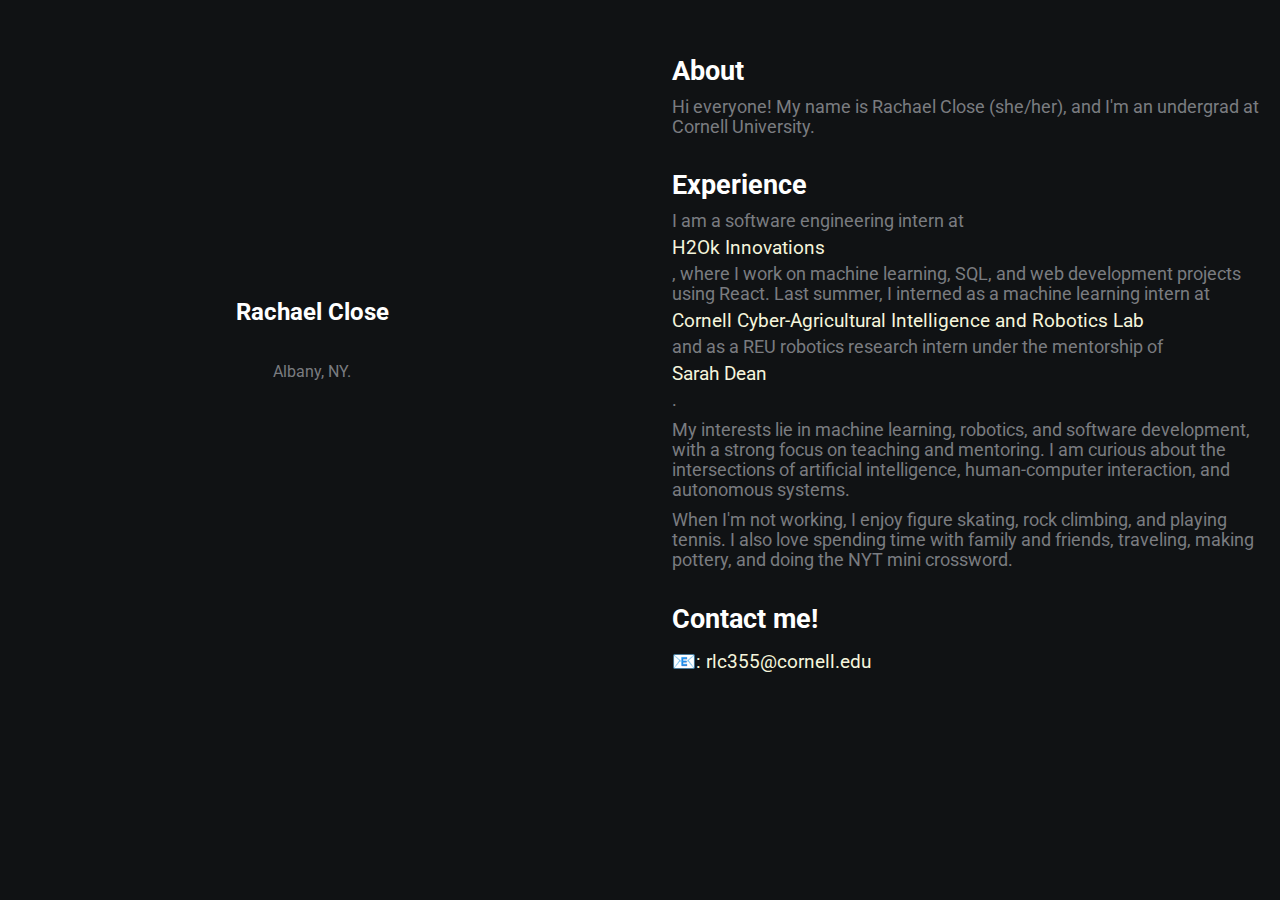
==== index.html @ c116d130 "new website" ====
<!DOCTYPE html>
<html lang="en">

<head>
  <meta charset="UTF-8">
  <meta name="viewport" content="width=device-width, initial-scale=1.0">
  <meta http-equiv="X-UA-Compatible" content="ie=edge">
  <link rel="stylesheet" href="https://use.fontawesome.com/releases/v5.4.1/css/all.css"
    integrity="sha384-5sAR7xN1Nv6T6+dT2mhtzEpVJvfS3NScPQTrOxhwjIuvcA67KV2R5Jz6kr4abQsz" crossorigin="anonymous">
  <link rel="stylesheet" href="style.css">
  <style>
    a {
      color: #F5F5DC;
      /* Beige color for the link */
      text-decoration: none;
    }

    a:hover {
      color: #D2B48C;
      /* A slightly darker beige for the hover effect */
    }
  </style>
  <title>Rachael Close</title>
</head>

<body>
  <div class="grid-2">
    <div class="section-1">
      <i class="fas fa-coffee fa-5x white"></i>
      <h2>Rachael Close</h2>
      <p>Albany, NY.</p>
      <div class="social-icons">
        <a href="https://linkedin.com/in/rachael-close"><i class="fab fa-linkedin"></i></a>
        <a href="https://github.com/rachaelclose"><i class="fab fa-github"></i></a>
      </div>
    </div>
    <div class="section-2">
      <h2>About</h2>
      <p>Hi everyone! My name is Rachael Close (she/her), and I'm an undergrad at Cornell University.</p>
      <h2>Experience</h2>
      <p>I am a software engineering intern at&nbsp;<a href="https://www.h2okinnovations.com/" target="_blank">H2Ok
          Innovations</a>, where I work on machine learning, SQL, and web
        development projects using React. Last summer, I interned as a machine learning intern at&nbsp;<a
          href="https://cair.cals.cornell.edu/" target="_blank">Cornell Cyber-Agricultural Intelligence and Robotics
          Lab</a> and
        as a REU robotics research intern under the mentorship of&nbsp;<a href="https://sdean.website/"
          target="_blank">Sarah Dean</a>.</p>
      <p>My interests lie in machine
        learning, robotics, and software development, with a strong focus on teaching and mentoring. I am curious about
        the intersections of artificial intelligence, human-computer interaction, and autonomous systems.</p>
      <p>When I'm not working, I enjoy figure skating, rock climbing, and playing tennis. I
        also love spending time with family and friends, traveling, making pottery, and doing the NYT mini crossword.
      </p>
      <h2>Contact me!</h2>
      <p><a href="mailto:rlc355@cornell.edu">📧: rlc355@cornell.edu</a></p>
    </div>
  </div>
</body>

</html>
---- style.css ----
/* global */
@import url('https://fonts.googleapis.com/css?family=Roboto');

.grid-2 {
    display: grid;
    grid-template-columns: repeat(2, 1fr);
    gap: 2rem;
}

body {
    margin: 0;
    padding: 0;
    font-family: 'Roboto', sans-serif;
    background-color: #101214;
    color: #7A7C80;
}

h2,
.white {
    color: #fff;
}

a {
    color: #7A7C80;
    text-decoration: none;
}

a:hover {
    color: #fff;
}

/* section 1 */
.section-1 {
    display: flex;
    flex-direction: column;
    align-items: center;
    justify-content: center;
    text-align: center;
    padding: 5rem 1rem;
}

.section-1 .social-icons {
    margin-top: 1rem;
}

.section-1 .social-icons a {
    font-size: 1.5rem;
    margin: 0 0.5rem;
}

/* section 2 */
.section-2 {
    padding: 2rem 1rem;
}

.section-2 h2 {
    font-size: 1.7rem;
    margin-bottom: 10px;
}

.section-2 p {
    font-size: 1.1rem;
    padding-bottom: 10px;
    margin: 0;
}

.section-2 a {
    display: block;
    padding: 5px 0;
    font-size: 1.2rem;
}

.section-2 a:hover {
    font-size: 1.3rem;
    transition: 0.2s;
}

/* media queries */
@media (max-width: 780px) {
    .grid-2 {
        grid-template-columns: 1fr;
    }

    .section-1 {
        padding: 2rem 1rem;
    }

    .section-2 {
        padding: 1.5rem;
    }
}
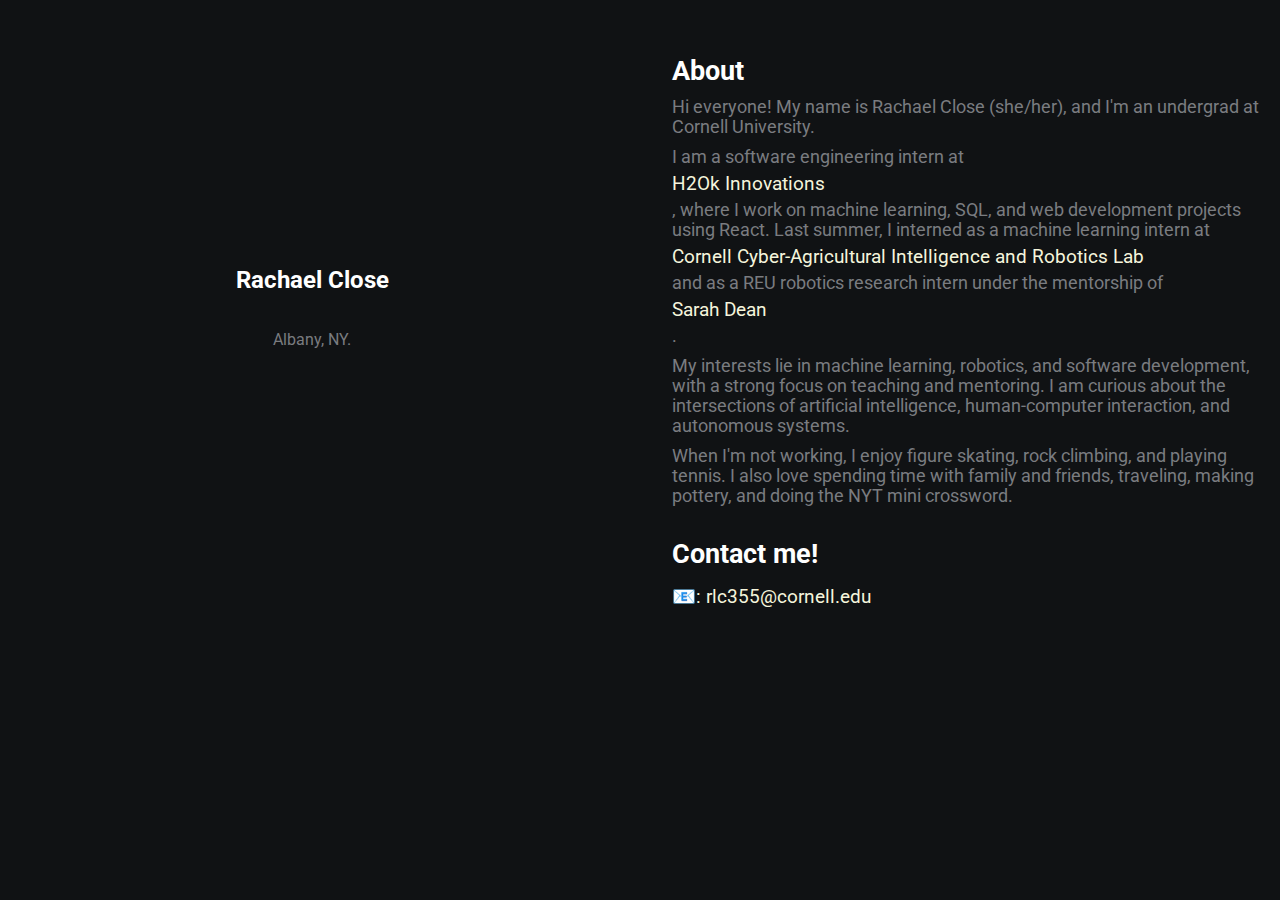
==== commit 5bdd7c4d: "new website" ====
--- a/index.html
+++ b/index.html
@@ -37,7 +37,6 @@
     <div class="section-2">
       <h2>About</h2>
       <p>Hi everyone! My name is Rachael Close (she/her), and I'm an undergrad at Cornell University.</p>
-      <h2>Experience</h2>
       <p>I am a software engineering intern at&nbsp;<a href="https://www.h2okinnovations.com/" target="_blank">H2Ok
           Innovations</a>, where I work on machine learning, SQL, and web
         development projects using React. Last summer, I interned as a machine learning intern at&nbsp;<a
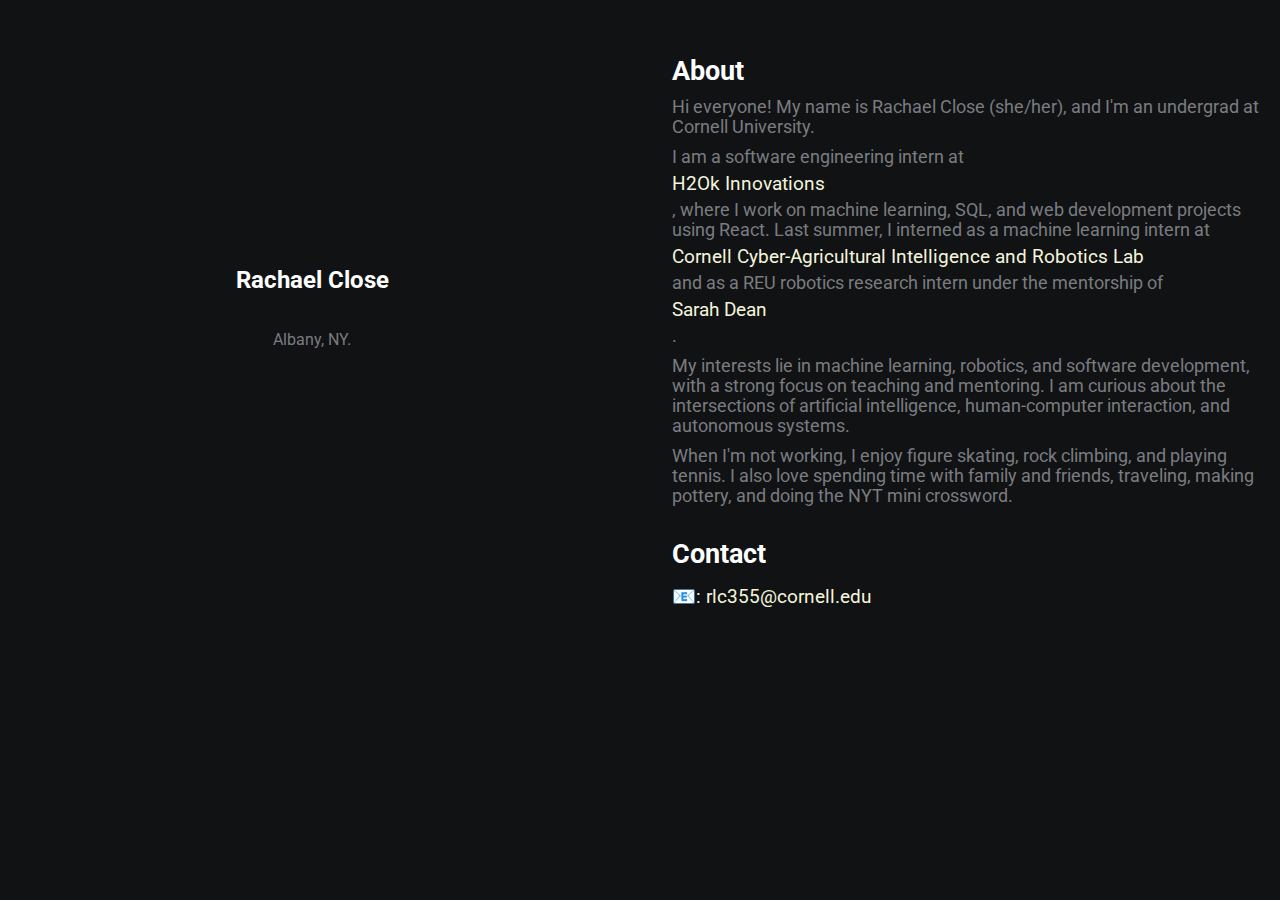
==== commit 3fe5ec1c: "new website" ====
--- a/index.html
+++ b/index.html
@@ -37,20 +37,19 @@
     <div class="section-2">
       <h2>About</h2>
       <p>Hi everyone! My name is Rachael Close (she/her), and I'm an undergrad at Cornell University.</p>
-      <p>I am a software engineering intern at&nbsp;<a href="https://www.h2okinnovations.com/" target="_blank">H2Ok
+      <p>I am a software engineering intern at <a href="https://www.h2okinnovations.com/">H2Ok
           Innovations</a>, where I work on machine learning, SQL, and web
-        development projects using React. Last summer, I interned as a machine learning intern at&nbsp;<a
-          href="https://cair.cals.cornell.edu/" target="_blank">Cornell Cyber-Agricultural Intelligence and Robotics
+        development projects using React. Last summer, I interned as a machine learning intern at <a
+          href="https://cair.cals.cornell.edu/">Cornell Cyber-Agricultural Intelligence and Robotics
           Lab</a> and
-        as a REU robotics research intern under the mentorship of&nbsp;<a href="https://sdean.website/"
-          target="_blank">Sarah Dean</a>.</p>
+        as a REU robotics research intern under the mentorship of<a href="https://sdean.website/">Sarah Dean</a>.</p>
       <p>My interests lie in machine
         learning, robotics, and software development, with a strong focus on teaching and mentoring. I am curious about
         the intersections of artificial intelligence, human-computer interaction, and autonomous systems.</p>
       <p>When I'm not working, I enjoy figure skating, rock climbing, and playing tennis. I
         also love spending time with family and friends, traveling, making pottery, and doing the NYT mini crossword.
       </p>
-      <h2>Contact me!</h2>
+      <h2>Contact</h2>
       <p><a href="mailto:rlc355@cornell.edu">📧: rlc355@cornell.edu</a></p>
     </div>
   </div>
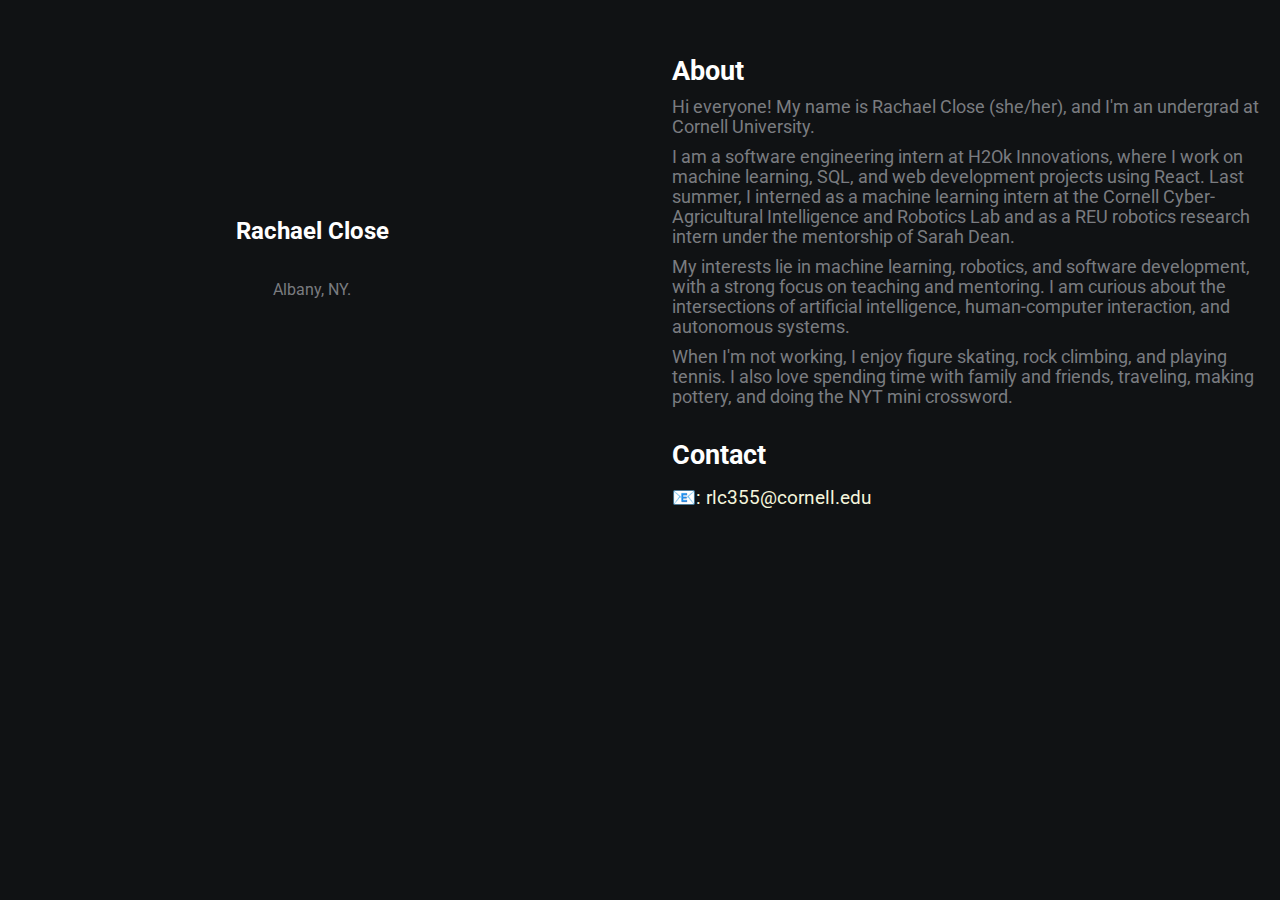
==== commit 977159da: "new website" ====
--- a/index.html
+++ b/index.html
@@ -37,12 +37,10 @@
     <div class="section-2">
       <h2>About</h2>
       <p>Hi everyone! My name is Rachael Close (she/her), and I'm an undergrad at Cornell University.</p>
-      <p>I am a software engineering intern at <a href="https://www.h2okinnovations.com/">H2Ok
-          Innovations</a>, where I work on machine learning, SQL, and web
-        development projects using React. Last summer, I interned as a machine learning intern at <a
-          href="https://cair.cals.cornell.edu/">Cornell Cyber-Agricultural Intelligence and Robotics
-          Lab</a> and
-        as a REU robotics research intern under the mentorship of<a href="https://sdean.website/">Sarah Dean</a>.</p>
+      <p>I am a software engineering intern at H2Ok Innovations, where I work on machine learning, SQL, and web
+        development projects using React. Last summer, I interned as a machine learning intern at the Cornell
+        Cyber-Agricultural Intelligence and Robotics
+        Lab and as a REU robotics research intern under the mentorship of Sarah Dean.</p>
       <p>My interests lie in machine
         learning, robotics, and software development, with a strong focus on teaching and mentoring. I am curious about
         the intersections of artificial intelligence, human-computer interaction, and autonomous systems.</p>
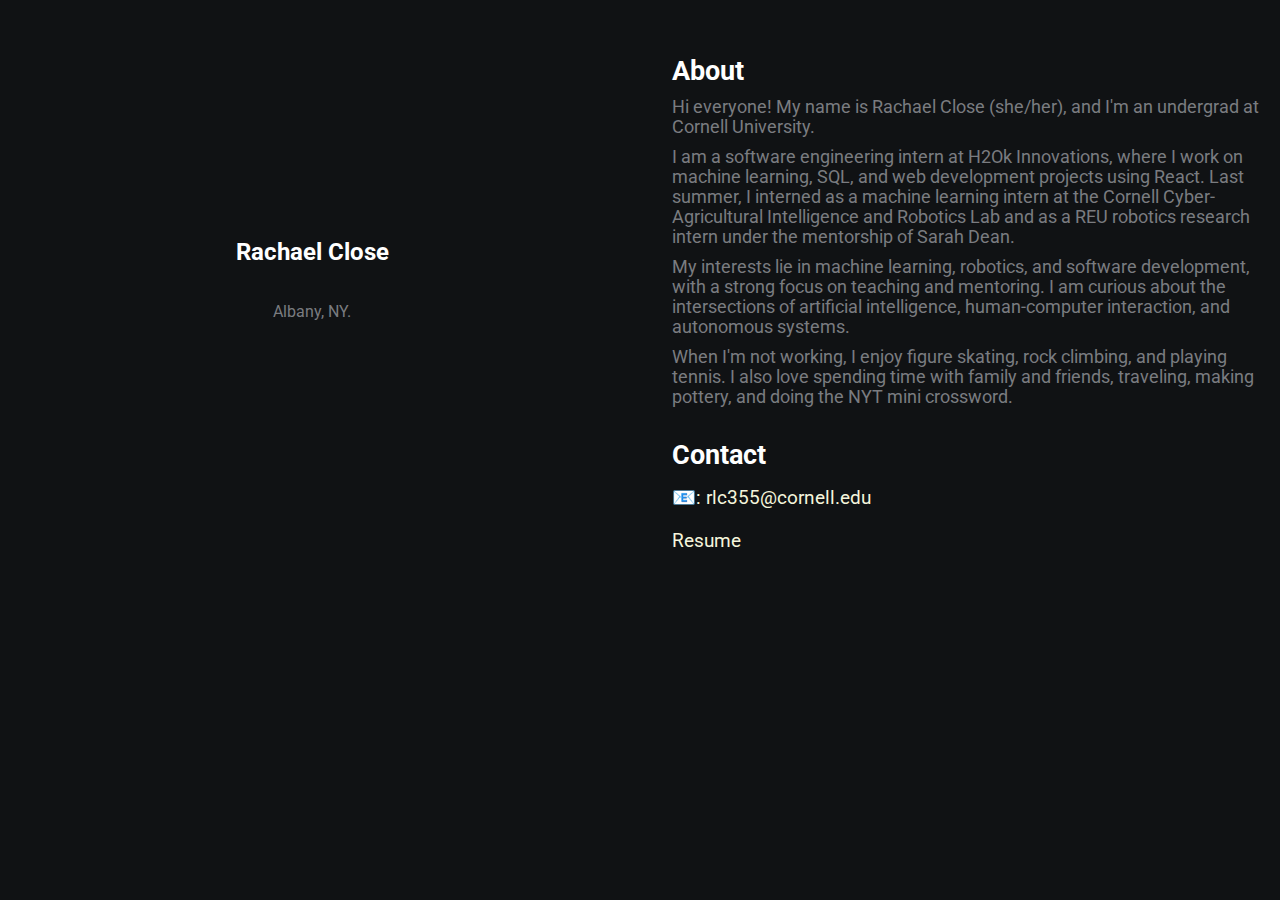
==== commit 9fcbc3a3: "new website" ====
--- a/index.html
+++ b/index.html
@@ -49,6 +49,8 @@
       </p>
       <h2>Contact</h2>
       <p><a href="mailto:rlc355@cornell.edu">📧: rlc355@cornell.edu</a></p>
+      <p><a href="/Users/rachaelclose/website_rachael/rachaelclose.github.io/assets/Rachael_Close_Resume.pdf"
+          download="Rachael_Close_Resume.pdf">Resume</a></p>
     </div>
   </div>
 </body>
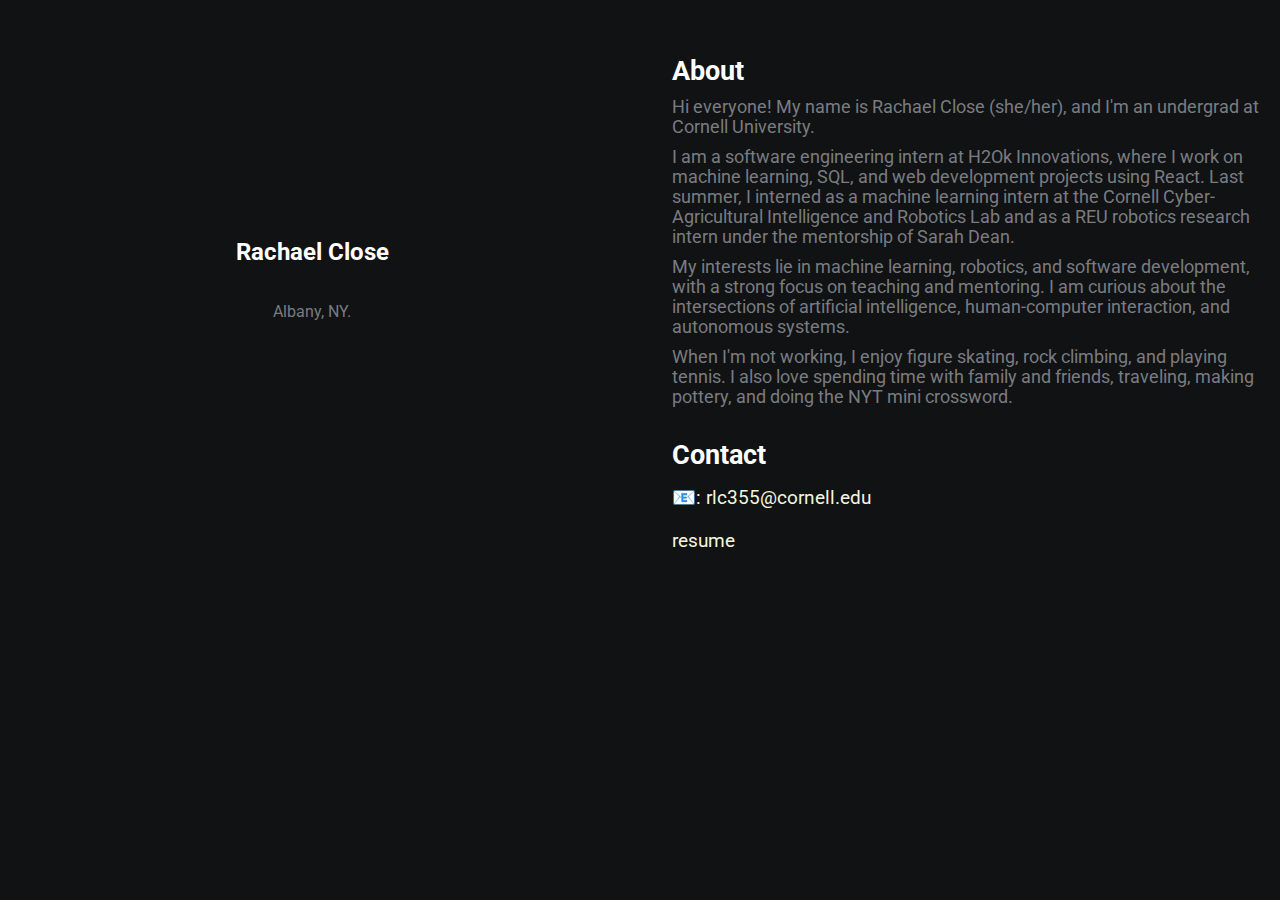
==== commit d2074b35: "new website" ====
--- a/index.html
+++ b/index.html
@@ -49,8 +49,7 @@
       </p>
       <h2>Contact</h2>
       <p><a href="mailto:rlc355@cornell.edu">📧: rlc355@cornell.edu</a></p>
-      <p><a href="/Users/rachaelclose/website_rachael/rachaelclose.github.io/assets/Rachael_Close_Resume.pdf"
-          download="Rachael_Close_Resume.pdf">Resume</a></p>
+      <p><a href="Rachael_Close_Resume.pdf" download="Rachael_Close_Resume.pdf">resume</a></p>
     </div>
   </div>
 </body>
